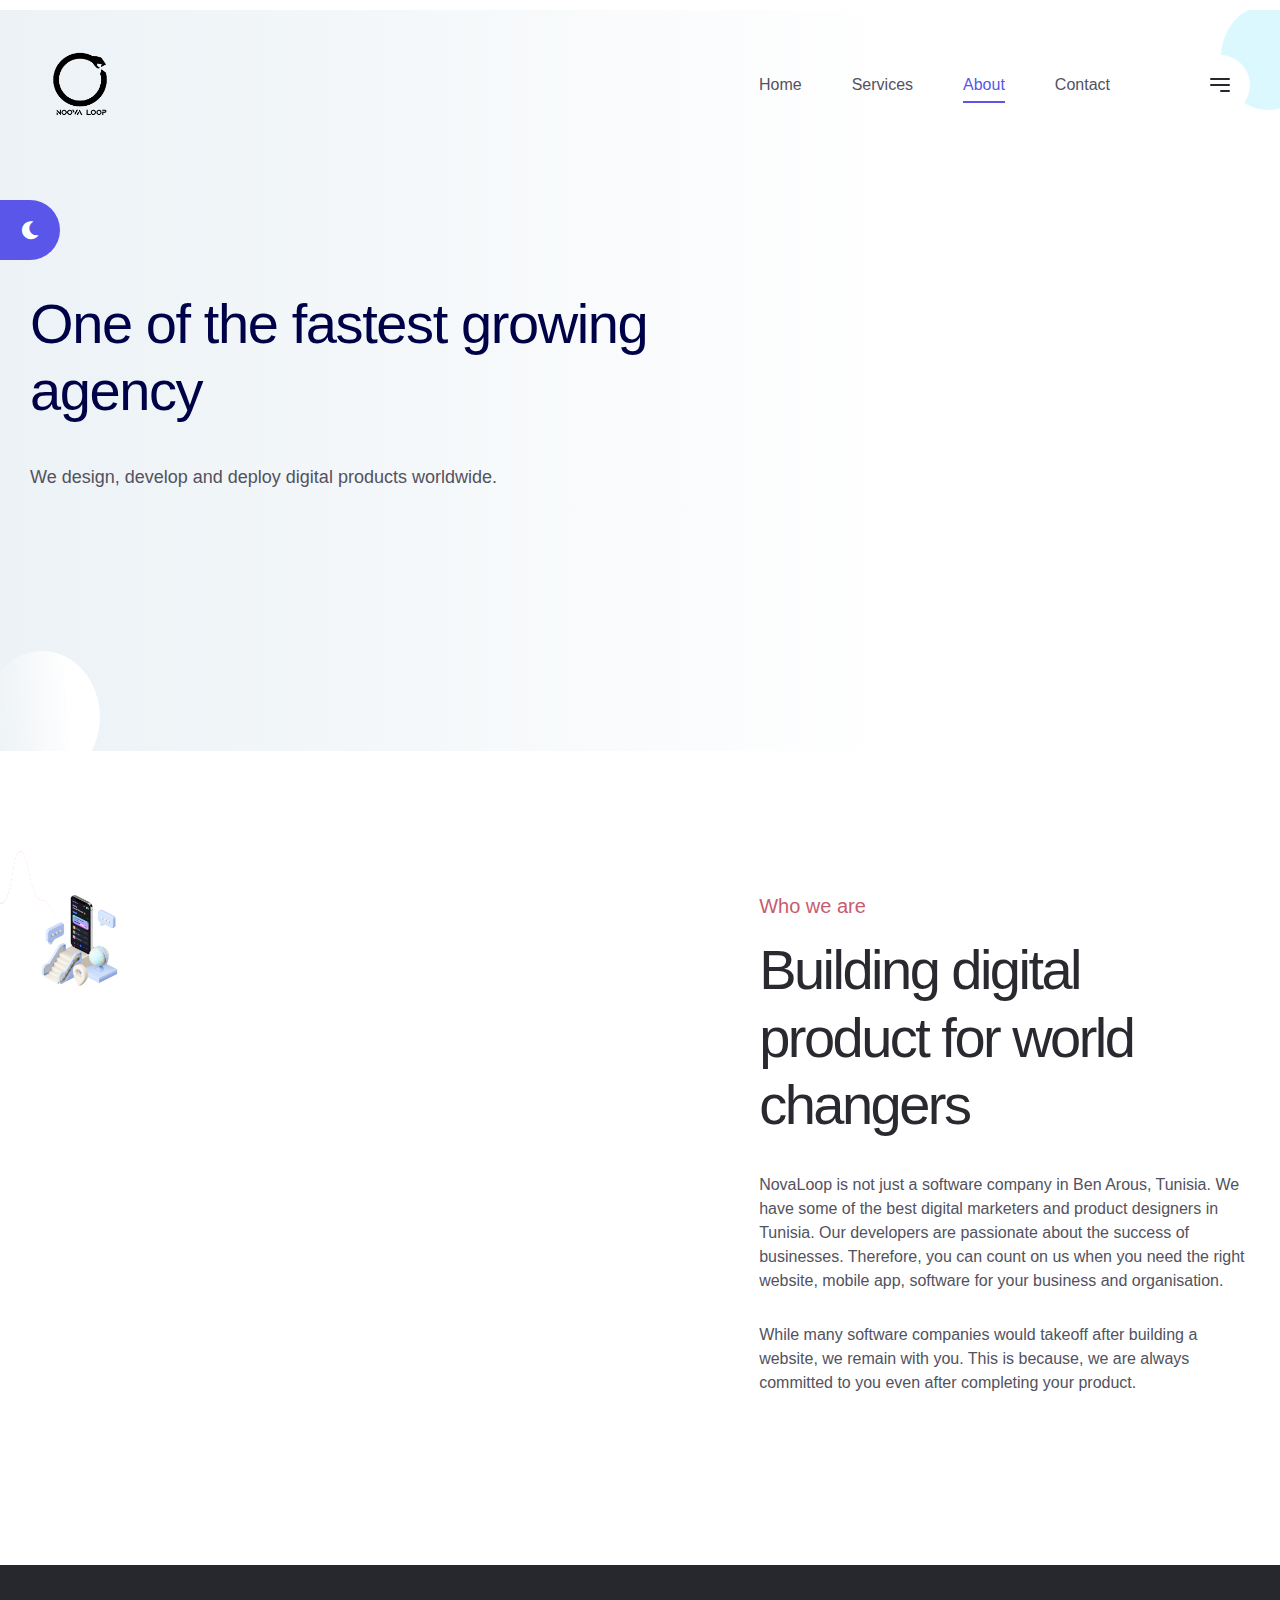
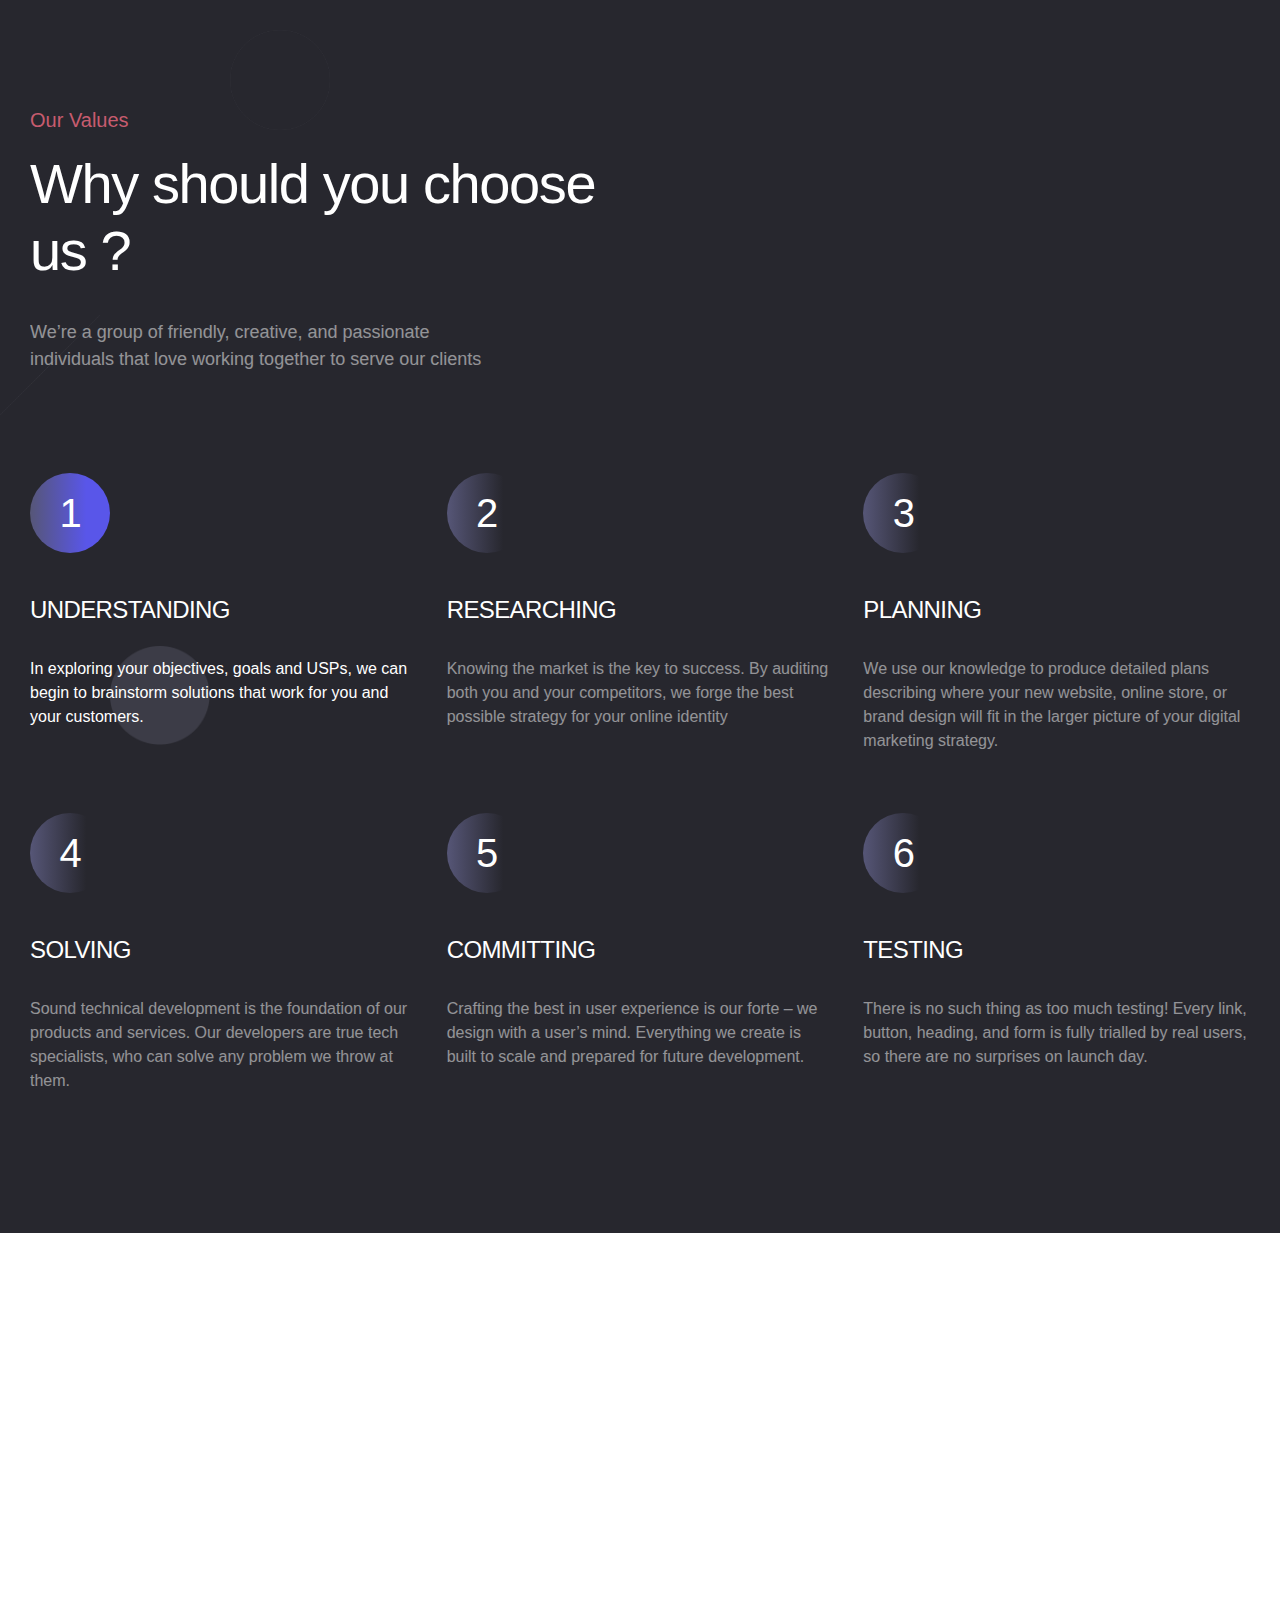
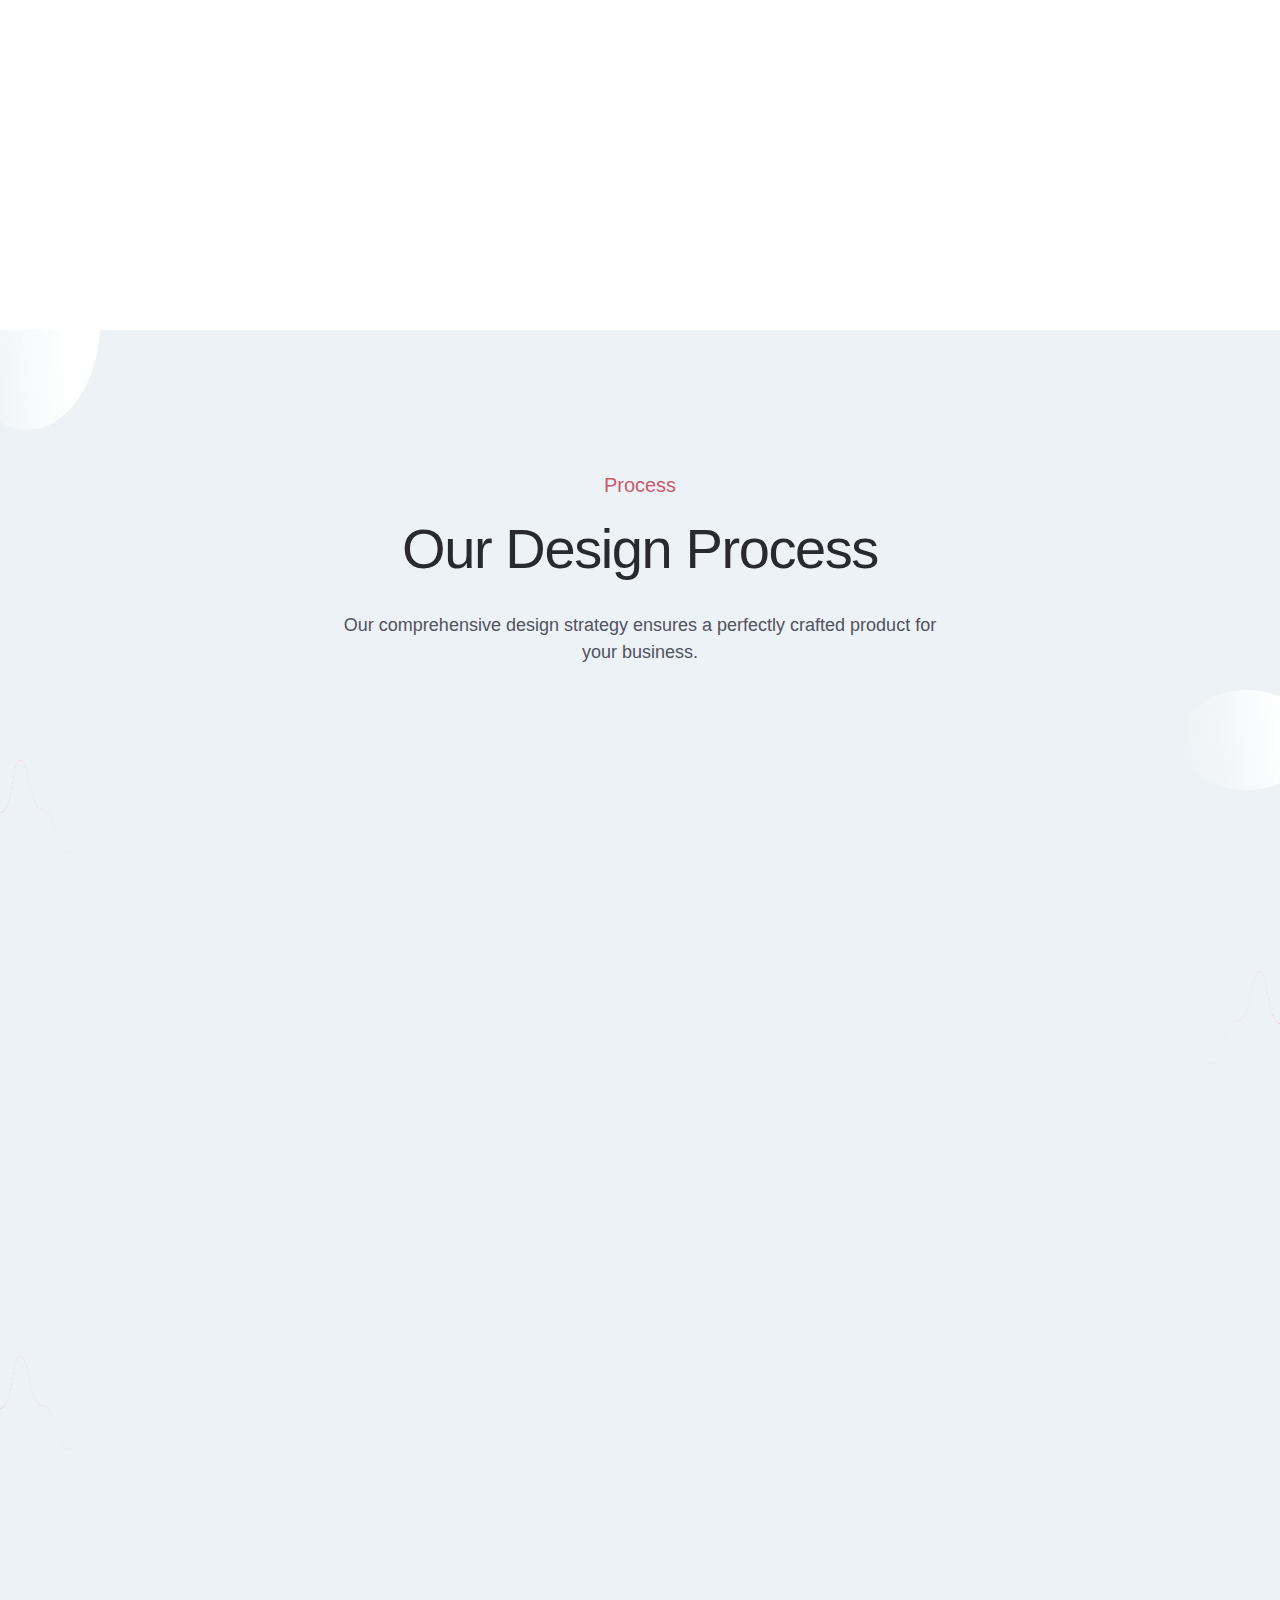
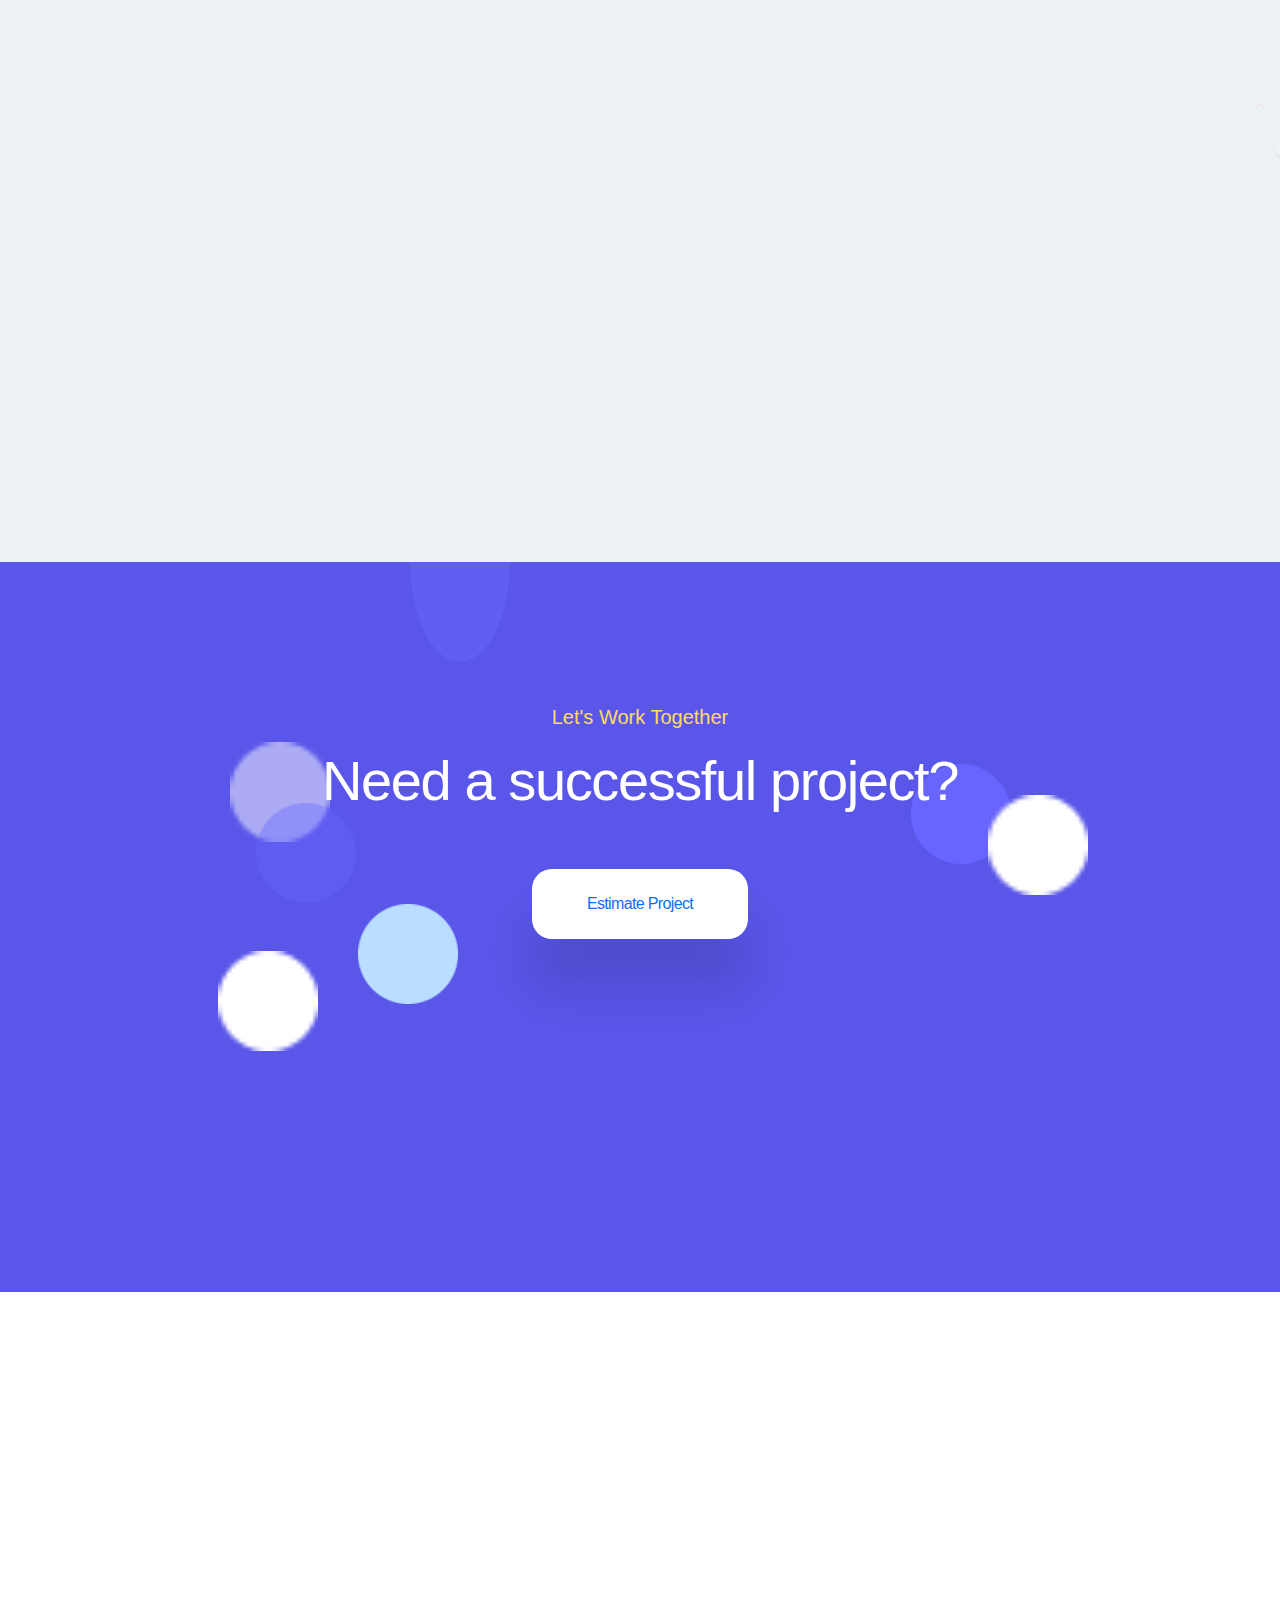
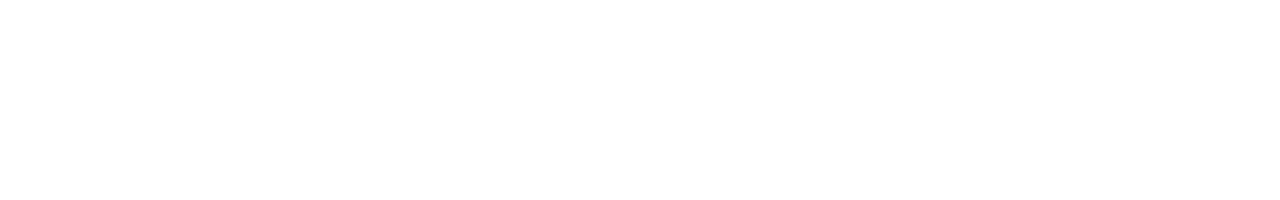
==== about-us.html @ d292f1ae "Initial commit" ====
﻿<!DOCTYPE html>
<html class="no-js" lang="en">

<head>
    <!-- Meta Data -->
    <meta charset="UTF-8">
    <meta http-equiv="X-UA-Compatible" content="IE=edge">
    <title>NovaLoop | About Us</title>
    <meta name="description" content="">
    <meta name="viewport" content="width=device-width, initial-scale=1, shrink-to-fit=no">
    <!-- Favicon -->
    <link rel="shortcut icon" type="image/x-icon" href="assets/media/favicon.png">
    <link rel="stylesheet" href="assets/css/vendor/bootstrap.min.css">
    <link rel="stylesheet" href="assets/css/vendor/font-awesome.css">
    <link rel="stylesheet" href="assets/css/vendor/slick.css">
    <link rel="stylesheet" href="assets/css/vendor/slick-theme.css">
    <link rel="stylesheet" href="assets/css/vendor/sal.css">
    <link rel="stylesheet" href="assets/css/vendor/magnific-popup.css">
    <link rel="stylesheet" href="assets/css/vendor/green-audio-player.min.css">

    <!-- Site Stylesheet -->
    <link rel="stylesheet" href="assets/css/app.css">

</head>

<body class="sticky-header">
   
    <a href="#main-wrapper" id="backto-top" class="back-to-top">
        <i class="far fa-angle-double-up"></i>
    </a>

    <!-- Preloader Start Here -->
    <div id="preloader"></div>
    <!-- Preloader End Here -->

    <div class="my_switcher d-none d-lg-block">
        <ul>
            <li title="Light Mode">
                <a href="javascript:void(0)" class="setColor light" data-theme="light">
                    <i class="fal fa-lightbulb-on"></i>
                </a>
            </li>
            <li title="Dark Mode">
                <a href="javascript:void(0)" class="setColor dark" data-theme="dark">
                    <i class="fas fa-moon"></i>
                </a>
            </li>
        </ul>
    </div>

    <div id="main-wrapper" class="main-wrapper">

        <!--=====================================-->
        <!--=        Header Area Start       	=-->
        <!--=====================================-->
        <header class="header axil-header header-style-1">
            <div id="axil-sticky-placeholder"></div>
            <div class="axil-mainmenu">
                <div class="container">
                    <div class="header-navbar">
                        <div class="header-logo">
                            <a href="index-1.html"><img class="light-version-logo" src="assets/logo.png" alt="logo"></a>
                            <a href="index-1.html"><img class="dark-version-logo" src="assets/logo.png" alt="logo"></a>
                            <a href="index-1.html"><img class="sticky-logo" src="assets/logo.png" alt="logo"></a>
                        </div>
                        <div class="header-main-nav">
                            <!-- Start Mainmanu Nav -->
                            <nav class="mainmenu-nav" id="mobilemenu-popup">
                                <div class="d-block d-lg-none">
                                    <div class="mobile-nav-header">
                                        <div class="mobile-nav-logo">
                                            <a href="index.html">
                                                <img class="light-mode" src="assets/media/logo-2.png" alt="Site Logo">
                                                <img class="dark-mode" src="assets/media/logo-3.png" alt="Site Logo">
                                            </a>
                                        </div>
                                        <button class="mobile-menu-close" data-bs-dismiss="offcanvas"><i class="fas fa-times"></i></button>
                                    </div>
                                </div>
                                <ul class="mainmenu">
                                    <li><a href="index.html">Home</a></li>
                                    <li><a href="service.html">Services</a></li>
                                    <li><a href="about-us.html">About</a></li>                                    
                                    <li><a href="contact.html">Contact</a></li>
                                </ul>
                            </nav>
                            <!-- End Mainmanu Nav -->
                        </div>
                        <div class="header-action">
                            <ul class="list-unstyled">
                                <li class="sidemenu-btn d-lg-block d-none">
                                    <button class="btn-wrap" data-bs-toggle="offcanvas" data-bs-target="#offcanvasMenuRight">
                                        <span></span>
                                        <span></span>
                                        <span></span>
                                    </button>
                                </li>
                                <li class="mobile-menu-btn sidemenu-btn d-lg-none d-block">
                                    <button class="btn-wrap" data-bs-toggle="offcanvas" data-bs-target="#mobilemenu-popup">
                                        <span></span>
                                        <span></span>
                                        <span></span>
                                    </button>
                                </li>
                                <li class="my_switcher d-block d-lg-none">
                                    <ul>
                                        <li title="Light Mode">
                                            <a href="javascript:void(0)" class="setColor light" data-theme="light">
                                                <i class="fal fa-lightbulb-on"></i>
                                            </a>
                                        </li>
                                        <li title="Dark Mode">
                                            <a href="javascript:void(0)" class="setColor dark" data-theme="dark">
                                                <i class="fas fa-moon"></i>
                                            </a>
                                        </li>
                                    </ul>
                                </li>
                            </ul>
                        </div>
                    </div>
                </div>
            </div>
        </header>
        <!--=====================================-->
        <!--=       Breadcrumb Area Start       =-->
        <!--=====================================-->
        <div class="breadcrum-area breadcrumb-banner">
            <div class="container">
                <div class="section-heading heading-left" data-sal="slide-right" data-sal-duration="1000" data-sal-delay="300">
                    <h1 class="title h2">One of the fastest growing agency</h1>
                    <p>We design, develop and deploy digital products worldwide.</p>
                </div>
                <div class="banner-thumbnail thumbnail-4" data-sal="slide-up" data-sal-duration="1000" data-sal-delay="400">
                </div>
            </div>
            <ul class="shape-group-8 list-unstyled">
                <li class="shape shape-1" data-sal="slide-right" data-sal-duration="500" data-sal-delay="100">
                    <img src="assets/media/others/bubble-9.png" alt="Bubble">
                </li>
                <li class="shape shape-2" data-sal="slide-left" data-sal-duration="500" data-sal-delay="200">
                    <img src="assets/media/others/bubble-22.png" alt="Bubble">
                </li>
                <li class="shape shape-3" data-sal="slide-up" data-sal-duration="500" data-sal-delay="300">
                    <img src="assets/media/others/line-4.png" alt="Line">
                </li>
            </ul>
        </div>
        <!--=====================================-->
        <!--=       About  Area Start        =-->
        <!--=====================================-->
        <section class="section section-padding case-study-featured-area">
            <div class="container">
                <div class="row">
                    <div class="col-xl-7 col-lg-6">
                        <div class="case-study-featured-thumb text-start">
                            <img src="assets/media/others/case-study-4.png" alt="travel">
                        </div>
                    </div>
                    <div class="col-xl-5 col-lg-6">
                        <div class="case-study-featured">
                            <div class="section-heading heading-left">
                                <span class="subtitle">Who we are</span>
                                <h2 class="title">Building digital product for world changers</h2>
                                <p>NovaLoop is not just a software company in Ben Arous, Tunisia. We have some of the best digital marketers and product designers in Tunisia. Our  developers are passionate about the success of businesses. Therefore, you can count on us when you need the right website, mobile app, software for your business and organisation.</p>
                                <p>While many software companies would  takeoff after building a website, we remain with you. This is because, we are always committed to you even after completing your product.</p>
                            </div>
                            
                        </div>
                    </div>
                </div>
            </div>
        </section>
        <!--=====================================-->
        <!--=      About  Quality Area Start    =-->
        <!--=====================================-->
        <section class="section section-padding bg-color-dark pb--80 pb_lg--40 pb_md--20">
            <div class="container">
                <div class="section-heading heading-light-left mb--100">
                    <span class="subtitle">Our Values</span>
                    <h2 class="title">Why should you choose us ?</h2>
                    <p class="opacity-50">We’re a group of friendly, creative, and passionate individuals that love working together to serve our clients</p>
                </div>
                <div class="row">
                    <div class="col-lg-4">
                        <div class="about-quality active">
                            <h3 class="sl-number">1</h3>
                            <h5 class="title">UNDERSTANDING</h5>
                            <p>In exploring your objectives, goals and USPs, we can begin to brainstorm solutions that work for you and your customers.</p>
                        </div>
                    </div>
                    <div class="col-lg-4">
                        <div class="about-quality">
                            <h3 class="sl-number">2</h3>
                            <h5 class="title">RESEARCHING</h5>
                            <p>Knowing the market is the key to success. By auditing both you and your competitors, we forge the best possible strategy for your online identity</p>
                        </div>
                    </div>
                    <div class="col-lg-4">
                        <div class="about-quality">
                            <h3 class="sl-number">3</h3>
                            <h5 class="title">PLANNING</h5>
                            <p>We use our knowledge to produce detailed plans describing where your new website, online store, or brand design will fit in the larger picture of your digital marketing strategy.</p>
                        </div>
                    </div>
                    <div class="col-lg-4">
                        <div class="about-quality">
                            <h3 class="sl-number">4</h3>
                            <h5 class="title">SOLVING</h5>
                            <p>Sound technical development is the foundation of our products and services. Our developers are true tech specialists, who can solve any problem we throw at them.</p>
                        </div>
                    </div>
                    <div class="col-lg-4">
                        <div class="about-quality">
                            <h3 class="sl-number">5</h3>
                            <h5 class="title">COMMITTING</h5>
                            <p>Crafting the best in user experience is our forte – we design with a user’s mind. Everything we create is built to scale and prepared for future development.</p>
                        </div>
                    </div>
                    <div class="col-lg-4">
                        <div class="about-quality">
                            <h3 class="sl-number">6</h3>
                            <h5 class="title">TESTING</h5>
                            <p>There is no such thing as too much testing! Every link, button, heading, and form is fully trialled by real users, so there are no surprises on launch day.</p>
                        </div>
                    </div>
                </div>
            </div>
            <ul class="list-unstyled shape-group-10">
                <li class="shape shape-1"><img src="assets/media/others/circle-1.png" alt="Circle"></li>
                <li class="shape shape-2"><img src="assets/media/others/line-3.png" alt="Circle"></li>
                <li class="shape shape-3"><img src="assets/media/others/bubble-5.png" alt="Circle"></li>
            </ul>
        </section>
        <!--=====================================-->
        <!--=       About Team  Area Start      =-->
        <!--=====================================-->
        <section class="section-padding-equal">
            <div class="container">
                <div class="row align-items-center">
                    <div class="col-lg-7" data-sal="slide-right" data-sal-duration="800" data-sal-delay="100">
                        <div class="about-team">
                            <div class="thumbnail">
                                <img src="assets/media/about/about-2.png" alt="thumbnail">
                            </div>
                        </div>
                    </div>
                    <div class="col-lg-5" data-sal="slide-left" data-sal-duration="800" data-sal-delay="100">
                        <div class="about-team">
                            <div class="section-heading heading-left">
                                <span class="subtitle">Our Team</span>
                                <h2>Alone you can do so little; together we can do so much.</h2>
                                <p>To deliver a great Product, Infixdev's Platform has a unique workflow process that works to help build product easier, faster and more efficient.</p>
                                </div>
                        </div>
                    </div>
                </div>
            </div>
        </section>
        <!--=====================================-->
        <!--=       Work Process Area Start     =-->
        <!--=====================================-->
        <section class="section section-padding bg-color-light pb--70">
            <div class="container">
                <div class="section-heading mb--90">
                    <span class="subtitle">Process</span>
                    <h2 class="title">Our Design Process</h2>
                    <p>Our comprehensive design strategy ensures a perfectly crafted product for your business.</p>
                </div>
                <div class="process-work" data-sal="slide-right" data-sal-duration="1000" data-sal-delay="100">
                    <div class="thumbnail paralax-image">
                        <img src="assets/media/others/process-1.png" alt="Thumbnail">
                    </div>
                    <div class="content">
                        <span class="subtitle">Step One</span>
                        <h3 class="title">Idea</h3>
                        <p>Startup owners who want to build great products have different ideas of how they want their startup to be. At that point, they are basically just ideas waiting to come to life. Our workflow process ensures that these ideas are understood perfectly by our tech talent teams, the best fit teams chosen through the efficient automated process</p>
                    </div>
                </div>
                <div class="process-work content-reverse" data-sal="slide-left" data-sal-duration="1000" data-sal-delay="100">
                    <div class="thumbnail paralax-image">
                        <img src="assets/media/others/process-2.png" alt="Thumbnail">
                    </div>
                    <div class="content">
                        <span class="subtitle">Step Two</span>
                        <h3 class="title">Design</h3>
                        <p>The importance of design sprint ensures that ideas are well tested with potential customers to be able to solve the problems or challenges that may be faced when the product is fully out to the market. With 3-5 days being used on the Brindocorp platform for design sprint planning, it allows for the chosen tech teams to understand the problem, ideate, decide, prototype and lastly test the product to get relevant feedback from users.</p>
                    </div>
                </div>
                <div class="process-work" data-sal="slide-right" data-sal-duration="1000" data-sal-delay="100">
                    <div class="thumbnail paralax-image">
                        <img src="assets/media/others/process-3.png" alt="Thumbnail">
                    </div>
                    <div class="content">
                        <span class="subtitle">Step Three</span>
                        <h3 class="title">Development</h3>
                        <p>Owners are involved in every stage of a product development process which is done seamlessly and with ease. Quite awesome! and that is why startup owners are focused on using our platform to build their products. From effectively being able to select a tech team which consists primarily of a Front end, Back end, Product Designer and a Product Manager, to the product being developed against the design, effective collaboration between the product owner and talent team to the product being fully ready for deployment</p>
                    </div>
                </div>
                <div class="process-work content-reverse" data-sal="slide-left" data-sal-duration="1000" data-sal-delay="100">
                    <div class="thumbnail paralax-image">
                        <img src="assets/media/others/process-4.png" alt="Thumbnail">
                    </div>
                    <div class="content">
                        <span class="subtitle">Step four</span>
                        <h3 class="title">Deployment</h3>
                        <p>To have all the necessary steps, processes and activities ready for a product software or update to be available to its users is as great as it sounds. our talented team helps create efficient workflows that enable easier and faster deployment of product software updates that are accessible to users. Nevertheless, these teams can still help integrate other cloud service providers like Amazon Web Services (AWS) so that products can still be deployed into live environments.</p>
                    </div>
                </div>
            </div>
            <ul class="shape-group-17 list-unstyled">
                <li class="shape shape-1"><img src="assets/media/others/bubble-24.png" alt="Bubble"></li>
                <li class="shape shape-2"><img src="assets/media/others/bubble-23.png" alt="Bubble"></li>
                <li class="shape shape-3"><img src="assets/media/others/line-4.png" alt="Line"></li>
                <li class="shape shape-4"><img src="assets/media/others/line-5.png" alt="Line"></li>
                <li class="shape shape-5"><img src="assets/media/others/line-4.png" alt="Line"></li>
                <li class="shape shape-6"><img src="assets/media/others/line-5.png" alt="Line"></li>
            </ul>
        </section>
        <!--=====================================-->
        <!--=     Call To Action Area Start     =-->
        <!--=====================================-->
        <section class="section call-to-action-area">
            <div class="container">
                <div class="call-to-action">
                    <div class="section-heading heading-light">
                        <span class="subtitle">Let's Work Together</span>
                        <h2 class="title">Need a successful project?</h2>
                        <a href="contact.html" class="axil-btn btn-large btn-fill-white">Estimate Project</a>
                    </div>
                    <div class="thumbnail">
                        <div class="larg-thumb" data-sal="zoom-in" data-sal-duration="600" data-sal-delay="100">
                            <img src="assets/media/others/pc.png" alt="Computer">
                        </div>
                        <ul class="list-unstyled small-thumb">
                            <li class="shape shape-1" data-sal="slide-right" data-sal-duration="800" data-sal-delay="400">
                                <img src="assets/media/others/comment.png" alt="Comments">
                            </li>
                            <li class="shape shape-2" data-sal="slide-up" data-sal-duration="800" data-sal-delay="300">
                                <img src="assets/media/others/keyboard.png" alt="Comments">
                            </li>
                            <li class="shape shape-3" data-sal="slide-right" data-sal-duration="800" data-sal-delay="300">
                                <img src="assets/media/others/mouse.png" alt="Comments">
                            </li>
                            <li class="shape shape-4" data-sal="slide-left" data-sal-duration="800" data-sal-delay="300">
                                <img src="assets/media/others/bell-icon.png" alt="Comments">
                            </li>
                            <li class="shape shape-5" data-sal="zoom-in" data-sal-duration="800" data-sal-delay="200">
                                <img src="assets/media/others/chat-bot.png" alt="Comments">
                            </li>
                        </ul>
                    </div>
                </div>
            </div>
            <ul class="list-unstyled shape-group-9">
                <li class="shape shape-1"><img src="assets/media/others/bubble-12.png" alt="Comments"></li>
                <li class="shape shape-2"><img src="assets/media/others/bubble-16.png" alt="Comments"></li>
                <li class="shape shape-3"><img src="assets/media/others/bubble-13.png" alt="Comments"></li>
                <li class="shape shape-4"><img src="assets/media/others/bubble-14.png" alt="Comments"></li>
                <li class="shape shape-5"><img src="assets/media/others/bubble-16.png" alt="Comments"></li>
                <li class="shape shape-6"><img src="assets/media/others/bubble-15.png" alt="Comments"></li>
                <li class="shape shape-7"><img src="assets/media/others/bubble-16.png" alt="Comments"></li>
            </ul>
        </section>
        <!--=====================================-->
        <!--=        Footer Area Start       	=-->
        <!--=====================================-->
        <footer class="footer-area">
            <div class="container">
                
                <div class="footer-main">
                    <div class="row">
                        <div class="col-xl-6 col-lg-5" data-sal="slide-right" data-sal-duration="800" data-sal-delay="100">
                            <div class="footer-widget border-end">
                                <div class="footer-newsletter">
                                    <h2 class="title">Get in touch!</h2>
                                    <p>Our Team of expert designers and engineers will help you build powerful tools to drive impact and help you achieve your goals</p>
                                    <form action="https://api.web3forms.com/submit" method="POST">
                                        <div class="input-group">
                                            <input type="text" class="form-control" placeholder="Email address">
                                            <div class="form-group">
                                            <button type="submit" class="axil-btn btn-fill-primary btn-fluid btn-primary" name="submit-btn">Subscribe</button>
                                            <input type="hidden" name="access_key" value="121ec253-8da1-4288-a041-ae0d22b425de">    
                                        </div>
                                        </div>
                                    </form>
                                </div>
                            </div>
                        </div>
                        <div class="col-xl-6 col-lg-7" data-sal="slide-left" data-sal-duration="800" data-sal-delay="100">
                            <div class="row">
                                <div class="col-sm-6">
                                    <div class="footer-widget">
                                        <h6 class="widget-title">Services</h6>
                                        <div class="footer-menu-link">
                                            <ul class="list-unstyled">
                                                <li><a href="#">Logo &amp; Branding</a></li>
                                                <li><a href="*">Website Development</a></li>
                                                <li><a href="#">Day Trading</a></li>
                                                <li><a href="#">UI/UX Design</a></li>
                                                <li><a href="#">Software Development</a></li>
                                                <li><a href="#">Online Marketing</a></li>
                                            </ul>
                                        </div>
                                    </div>
                                </div>
                                
                            </div>
                        </div>
                    </div>
                </div>
                <div class="footer-bottom" data-sal="slide-up" data-sal-duration="500" data-sal-delay="100">
                    <div class="row">
                        <div class="col-md-6">
                            <div class="footer-copyright">
                                <span class="copyright-text">© 2024. All rights reserved by <a href="#">NovaLoop</a>.</span>
                            </div>
                        </div>
                        
                    </div>
                </div>
            </div>
        </footer>




        <!--=====================================-->
        <!--=       Offcanvas Menu Area       	=-->
        <!--=====================================-->
        <div class="offcanvas offcanvas-end header-offcanvasmenu" tabindex="-1" id="offcanvasMenuRight">
            <div class="offcanvas-header">
                <button type="button" class="btn-close" data-bs-dismiss="offcanvas" aria-label="Close"></button>
            </div>
            <div class="offcanvas-body">
                <form action="#" class="side-nav-search-form">
                    <div class="form-group">
                        <input type="text" class="search-field" name="search-field" placeholder="Search...">
                        <button class="side-nav-search-btn"><i class="fas fa-search"></i></button>
                    </div>
                </form>
                <div class="row ">
                    <div class="col-lg-5 col-xl-6">
                        <ul class="main-navigation list-unstyled">
                            <li><a href="index-1.html"></a></li>
                            <li><a href="index-2.html">Branding</a></li>
                            <li><a href="index-3.html">Web-sites</a></li>
                            <li><a href="index-4.html">Mobile Apps</a></li>
                            <li><a href="index-5.html">Digital Marketing</a></li>
                        </ul>
                    </div>
                    <div class="col-lg-7 col-xl-6">
                        <div class="contact-info-wrap">
                            <div class="contact-inner">
                                <address class="address">
                                    <span class="title">Contact Information</span>
                                    <p>Ben Arous,<br>Tunisia.</p>
                                </address>
                                <address class="address">
                                    <span class="title">We're Available 24/7. Call Now.</span>
                                    <a class="tel" href="tel:+216 26049023"><i class="fas fa-fax"></i>
                                        +216 26049023</a>
                                </address>
                            </div>
                            <div class="contact-inner">
                                <h5 class="title">Find us here</h5>
                                
                            </div>
                        </div>
                    </div>
                </div>
            </div>
        </div>
    </div>

    <!-- Jquery Js -->
    <script src="assets/js/vendor/jquery-3.6.0.min.js"></script>
    <script src="assets/js/vendor/bootstrap.min.js"></script>
    <script src="assets/js/vendor/isotope.pkgd.min.js"></script>
    <script src="assets/js/vendor/imagesloaded.pkgd.min.js"></script>
    <script src="assets/js/vendor/waypoints.min.js"></script>
    <script src="assets/js/vendor/counterup.js"></script>
    <script src="assets/js/vendor/slick.min.js"></script>
    <script src="assets/js/vendor/sal.js"></script>
    <script src="assets/js/vendor/jquery.magnific-popup.min.js"></script>
    <script src="assets/js/vendor/js.cookie.js"></script>
    <script src="assets/js/vendor/jquery.style.switcher.js"></script>
    <script src="assets/js/vendor/jquery.countdown.min.js"></script>
    <script src="assets/js/vendor/tilt.js"></script>
    <script src="assets/js/vendor/green-audio-player.min.js"></script>
    <script src="assets/js/vendor/jquery.nav.js"></script>

    <!-- Site Scripts -->
    <script src="assets/js/app.js"></script>
</body>

</html>
---- assets/css/vendor/sal.css ----
[data-sal]{transition-duration:.2s;transition-duration:var(--sal-duration,.2s);transition-delay:0s;transition-delay:var(--sal-delay,0s);transition-timing-function:ease;transition-timing-function:var(--sal-easing,ease)}[data-sal][data-sal-duration="200"]{transition-duration:.2s}[data-sal][data-sal-duration="250"]{transition-duration:.25s}[data-sal][data-sal-duration="300"]{transition-duration:.3s}[data-sal][data-sal-duration="350"]{transition-duration:.35s}[data-sal][data-sal-duration="400"]{transition-duration:.4s}[data-sal][data-sal-duration="450"]{transition-duration:.45s}[data-sal][data-sal-duration="500"]{transition-duration:.5s}[data-sal][data-sal-duration="550"]{transition-duration:.55s}[data-sal][data-sal-duration="600"]{transition-duration:.6s}[data-sal][data-sal-duration="650"]{transition-duration:.65s}[data-sal][data-sal-duration="700"]{transition-duration:.7s}[data-sal][data-sal-duration="750"]{transition-duration:.75s}[data-sal][data-sal-duration="800"]{transition-duration:.8s}[data-sal][data-sal-duration="850"]{transition-duration:.85s}[data-sal][data-sal-duration="900"]{transition-duration:.9s}[data-sal][data-sal-duration="950"]{transition-duration:.95s}[data-sal][data-sal-duration="1000"]{transition-duration:1s}[data-sal][data-sal-duration="1050"]{transition-duration:1.05s}[data-sal][data-sal-duration="1100"]{transition-duration:1.1s}[data-sal][data-sal-duration="1150"]{transition-duration:1.15s}[data-sal][data-sal-duration="1200"]{transition-duration:1.2s}[data-sal][data-sal-duration="1250"]{transition-duration:1.25s}[data-sal][data-sal-duration="1300"]{transition-duration:1.3s}[data-sal][data-sal-duration="1350"]{transition-duration:1.35s}[data-sal][data-sal-duration="1400"]{transition-duration:1.4s}[data-sal][data-sal-duration="1450"]{transition-duration:1.45s}[data-sal][data-sal-duration="1500"]{transition-duration:1.5s}[data-sal][data-sal-duration="1550"]{transition-duration:1.55s}[data-sal][data-sal-duration="1600"]{transition-duration:1.6s}[data-sal][data-sal-duration="1650"]{transition-duration:1.65s}[data-sal][data-sal-duration="1700"]{transition-duration:1.7s}[data-sal][data-sal-duration="1750"]{transition-duration:1.75s}[data-sal][data-sal-duration="1800"]{transition-duration:1.8s}[data-sal][data-sal-duration="1850"]{transition-duration:1.85s}[data-sal][data-sal-duration="1900"]{transition-duration:1.9s}[data-sal][data-sal-duration="1950"]{transition-duration:1.95s}[data-sal][data-sal-duration="2000"]{transition-duration:2s}[data-sal][data-sal-delay="50"]{transition-delay:.05s}[data-sal][data-sal-delay="100"]{transition-delay:.1s}[data-sal][data-sal-delay="150"]{transition-delay:.15s}[data-sal][data-sal-delay="200"]{transition-delay:.2s}[data-sal][data-sal-delay="250"]{transition-delay:.25s}[data-sal][data-sal-delay="300"]{transition-delay:.3s}[data-sal][data-sal-delay="350"]{transition-delay:.35s}[data-sal][data-sal-delay="400"]{transition-delay:.4s}[data-sal][data-sal-delay="450"]{transition-delay:.45s}[data-sal][data-sal-delay="500"]{transition-delay:.5s}[data-sal][data-sal-delay="550"]{transition-delay:.55s}[data-sal][data-sal-delay="600"]{transition-delay:.6s}[data-sal][data-sal-delay="650"]{transition-delay:.65s}[data-sal][data-sal-delay="700"]{transition-delay:.7s}[data-sal][data-sal-delay="750"]{transition-delay:.75s}[data-sal][data-sal-delay="800"]{transition-delay:.8s}[data-sal][data-sal-delay="850"]{transition-delay:.85s}[data-sal][data-sal-delay="900"]{transition-delay:.9s}[data-sal][data-sal-delay="950"]{transition-delay:.95s}[data-sal][data-sal-delay="1000"]{transition-delay:1s}[data-sal][data-sal-easing=linear]{transition-timing-function:linear}[data-sal][data-sal-easing=ease]{transition-timing-function:ease}[data-sal][data-sal-easing=ease-in]{transition-timing-function:ease-in}[data-sal][data-sal-easing=ease-out]{transition-timing-function:ease-out}[data-sal][data-sal-easing=ease-in-out]{transition-timing-function:ease-in-out}[data-sal][data-sal-easing=ease-in-cubic]{transition-timing-function:cubic-bezier(.55,.055,.675,.19)}[data-sal][data-sal-easing=ease-out-cubic]{transition-timing-function:cubic-bezier(.215,.61,.355,1)}[data-sal][data-sal-easing=ease-in-out-cubic]{transition-timing-function:cubic-bezier(.645,.045,.355,1)}[data-sal][data-sal-easing=ease-in-circ]{transition-timing-function:cubic-bezier(.6,.04,.98,.335)}[data-sal][data-sal-easing=ease-out-circ]{transition-timing-function:cubic-bezier(.075,.82,.165,1)}[data-sal][data-sal-easing=ease-in-out-circ]{transition-timing-function:cubic-bezier(.785,.135,.15,.86)}[data-sal][data-sal-easing=ease-in-expo]{transition-timing-function:cubic-bezier(.95,.05,.795,.035)}[data-sal][data-sal-easing=ease-out-expo]{transition-timing-function:cubic-bezier(.19,1,.22,1)}[data-sal][data-sal-easing=ease-in-out-expo]{transition-timing-function:cubic-bezier(1,0,0,1)}[data-sal][data-sal-easing=ease-in-quad]{transition-timing-function:cubic-bezier(.55,.085,.68,.53)}[data-sal][data-sal-easing=ease-out-quad]{transition-timing-function:cubic-bezier(.25,.46,.45,.94)}[data-sal][data-sal-easing=ease-in-out-quad]{transition-timing-function:cubic-bezier(.455,.03,.515,.955)}[data-sal][data-sal-easing=ease-in-quart]{transition-timing-function:cubic-bezier(.895,.03,.685,.22)}[data-sal][data-sal-easing=ease-out-quart]{transition-timing-function:cubic-bezier(.165,.84,.44,1)}[data-sal][data-sal-easing=ease-in-out-quart]{transition-timing-function:cubic-bezier(.77,0,.175,1)}[data-sal][data-sal-easing=ease-in-quint]{transition-timing-function:cubic-bezier(.755,.05,.855,.06)}[data-sal][data-sal-easing=ease-out-quint]{transition-timing-function:cubic-bezier(.23,1,.32,1)}[data-sal][data-sal-easing=ease-in-out-quint]{transition-timing-function:cubic-bezier(.86,0,.07,1)}[data-sal][data-sal-easing=ease-in-sine]{transition-timing-function:cubic-bezier(.47,0,.745,.715)}[data-sal][data-sal-easing=ease-out-sine]{transition-timing-function:cubic-bezier(.39,.575,.565,1)}[data-sal][data-sal-easing=ease-in-out-sine]{transition-timing-function:cubic-bezier(.445,.05,.55,.95)}[data-sal][data-sal-easing=ease-in-back]{transition-timing-function:cubic-bezier(.6,-.28,.735,.045)}[data-sal][data-sal-easing=ease-out-back]{transition-timing-function:cubic-bezier(.175,.885,.32,1.275)}[data-sal][data-sal-easing=ease-in-out-back]{transition-timing-function:cubic-bezier(.68,-.55,.265,1.55)}[data-sal|=fade]{opacity:0;transition-property:opacity}[data-sal|=fade].sal-animate,body.sal-disabled [data-sal|=fade]{opacity:1}[data-sal|=slide]{opacity:0;transition-property:opacity,transform}[data-sal=slide-up]{transform:translateY(20%)}[data-sal=slide-down]{transform:translateY(-20%)}[data-sal=slide-left]{transform:translateX(20%)}[data-sal=slide-right]{transform:translateX(-20%)}[data-sal|=slide].sal-animate,body.sal-disabled [data-sal|=slide]{opacity:1;transform:none}[data-sal|=zoom]{opacity:0;transition-property:opacity,transform}[data-sal=zoom-in]{transform:scale(.5)}[data-sal=zoom-out]{transform:scale(1.1)}[data-sal|=zoom].sal-animate,body.sal-disabled [data-sal|=zoom]{opacity:1;transform:none}[data-sal|=flip]{-webkit-backface-visibility:hidden;backface-visibility:hidden;transition-property:transform}[data-sal=flip-left]{transform:perspective(2000px) rotateY(-91deg)}[data-sal=flip-right]{transform:perspective(2000px) rotateY(91deg)}[data-sal=flip-up]{transform:perspective(2000px) rotateX(-91deg)}[data-sal=flip-down]{transform:perspective(2000px) rotateX(91deg)}[data-sal|=flip].sal-animate,body.sal-disabled [data-sal|=flip]{transform:none}
---- assets/css/vendor/green-audio-player.min.css ----
@-webkit-keyframes spin{0%{-webkit-transform:rotate(0);transform:rotate(0)}to{-webkit-transform:rotate(1turn);transform:rotate(1turn)}}@keyframes spin{0%{-webkit-transform:rotate(0);transform:rotate(0)}to{-webkit-transform:rotate(1turn);transform:rotate(1turn)}}.green-audio-player{width:400px;min-width:300px;height:56px;-webkit-box-shadow:0 4px 16px 0 rgba(0,0,0,.07);box-shadow:0 4px 16px 0 rgba(0,0,0,.07);display:-webkit-box!important;display:-ms-flexbox!important;display:flex!important;-webkit-box-pack:justify;-ms-flex-pack:justify;justify-content:space-between;-webkit-box-align:center;-ms-flex-align:center;align-items:center;padding-left:24px;padding-right:24px;border-radius:4px;-webkit-user-select:none;-moz-user-select:none;-ms-user-select:none;user-select:none;background-color:#fff;-webkit-box-sizing:border-box;box-sizing:border-box;outline:none}.green-audio-player.player-accessible .controls:hover,.green-audio-player.player-accessible .download:hover,.green-audio-player.player-accessible .play-pause-btn:hover,.green-audio-player.player-accessible .volume__button:hover,.green-audio-player.player-accessible .volume__controls:hover{outline:1px dotted #999}.green-audio-player img,.green-audio-player svg{display:block}.green-audio-player .holder{position:relative}.green-audio-player .holder .loading .loading__spinner{position:absolute;left:-3px;bottom:2px;width:16px;height:16px;border:2px solid #b0b0b0;border-right-color:transparent;border-radius:50%;-webkit-animation:spin .4s linear infinite;animation:spin .4s linear infinite}.green-audio-player .holder .play-pause-btn{visibility:hidden;cursor:pointer;outline:none}.green-audio-player .holder .play-pause-btn:focus{outline:none}.green-audio-player .slider{-webkit-box-flex:1;-ms-flex-positive:1;flex-grow:1;background-color:#d8d8d8;cursor:pointer;position:relative}.green-audio-player .slider .gap-progress{background-color:#44bfa3;border-radius:inherit;position:absolute;pointer-events:none}.green-audio-player .slider .gap-progress .pin{height:16px;width:16px;border-radius:8px;background-color:#44bfa3;position:absolute;pointer-events:all;-webkit-box-shadow:0 1px 1px 0 rgba(0,0,0,.32);box-shadow:0 1px 1px 0 rgba(0,0,0,.32)}.green-audio-player .slider .gap-progress .pin:after{content:"";display:block;background:transparent;width:200%;height:200%;margin-left:-50%;margin-top:-50%;border-radius:50%}.green-audio-player .controls{font-family:Roboto,sans-serif;font-size:16px;line-height:18px;color:#55606e;display:-webkit-box;display:-ms-flexbox;display:flex;-webkit-box-flex:1;-ms-flex-positive:1;flex-grow:1;-webkit-box-pack:justify;-ms-flex-pack:justify;justify-content:space-between;-webkit-box-align:center;-ms-flex-align:center;align-items:center;margin-left:15px;margin-right:15px;outline:none}.green-audio-player .controls .controls__slider{margin-left:16px;margin-right:16px;border-radius:2px;height:4px}.green-audio-player .controls .controls__slider .controls__progress{width:0;height:100%}.green-audio-player .controls .controls__slider .controls__progress .progress__pin{right:-8px;top:-6px}.green-audio-player .controls span{cursor:default}.green-audio-player .controls:focus{outline:none}.green-audio-player .volume{position:relative}.green-audio-player .volume .volume__button{cursor:pointer;outline:none}.green-audio-player .volume .volume__button:focus{outline:none}.green-audio-player .volume .volume__button.open path{fill:#44bfa3}.green-audio-player .volume .volume__controls{width:30px;height:135px;background-color:rgba(0,0,0,.62);border-radius:7px;position:absolute;left:-3px;bottom:52px;-webkit-box-orient:vertical;-webkit-box-direction:normal;-ms-flex-direction:column;flex-direction:column;-webkit-box-align:center;-ms-flex-align:center;align-items:center;display:-webkit-box;display:-ms-flexbox;display:flex;z-index:2;outline:none}.green-audio-player .volume .volume__controls .volume__slider{margin-top:12px;margin-bottom:12px;width:6px;border-radius:3px}.green-audio-player .volume .volume__controls .volume__slider .volume__progress{bottom:0;height:100%;width:6px}.green-audio-player .volume .volume__controls .volume__slider .volume__progress .volume__pin{left:-5px;top:-8px}.green-audio-player .volume .volume__controls:focus{outline:none}.green-audio-player .volume .volume__controls.hidden{display:none}.green-audio-player .volume .volume__controls.top{bottom:52px;left:-3px}.green-audio-player .volume .volume__controls.middle{bottom:-54px;left:54px}.green-audio-player .volume .volume__controls.bottom{bottom:-164px;left:-3px}.green-audio-player .download{display:none;margin-left:16px;cursor:pointer;outline:none}.green-audio-player .download:focus,.green-audio-player:focus{outline:none}.message__offscreen{border:0;clip:rect(1px,1px,1px,1px);-webkit-clip-path:inset(50%);clip-path:inset(50%);height:1px;margin:-1px;overflow:hidden;padding:0;position:absolute;width:1px;word-wrap:normal}
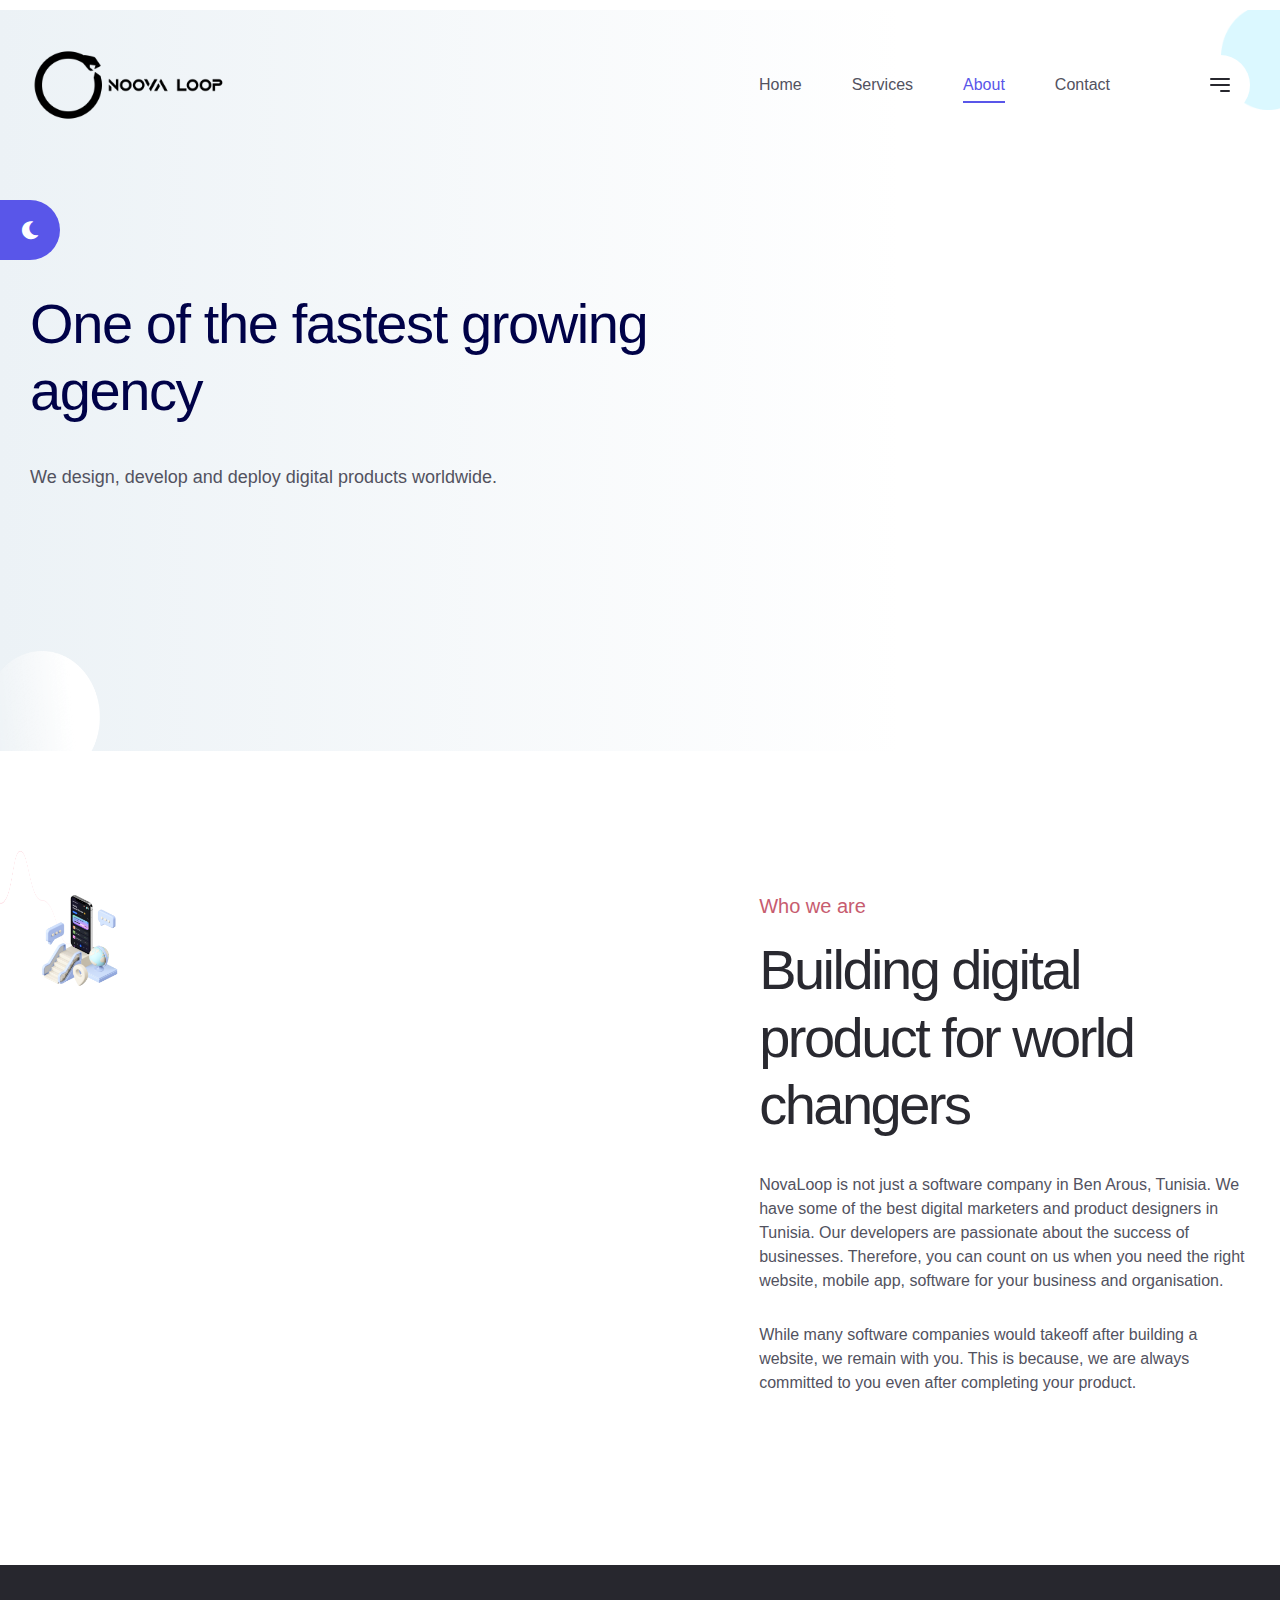
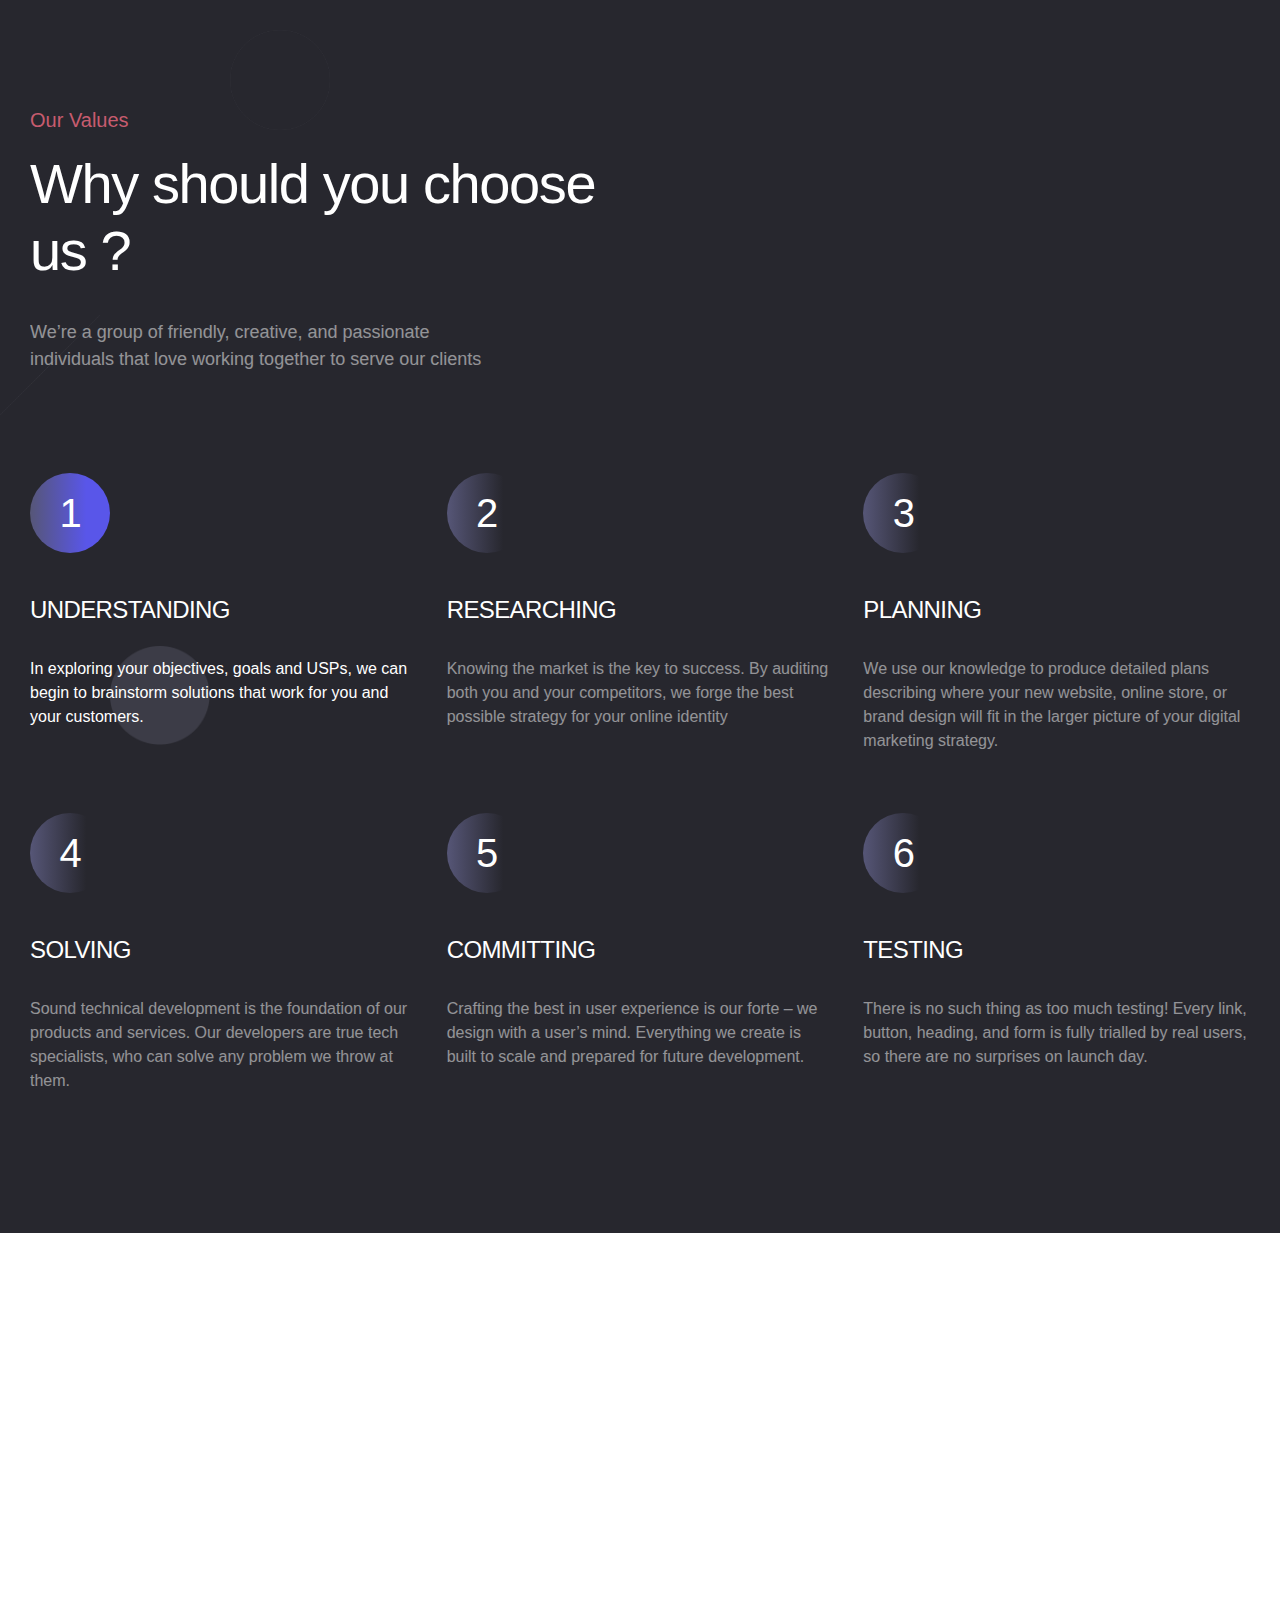
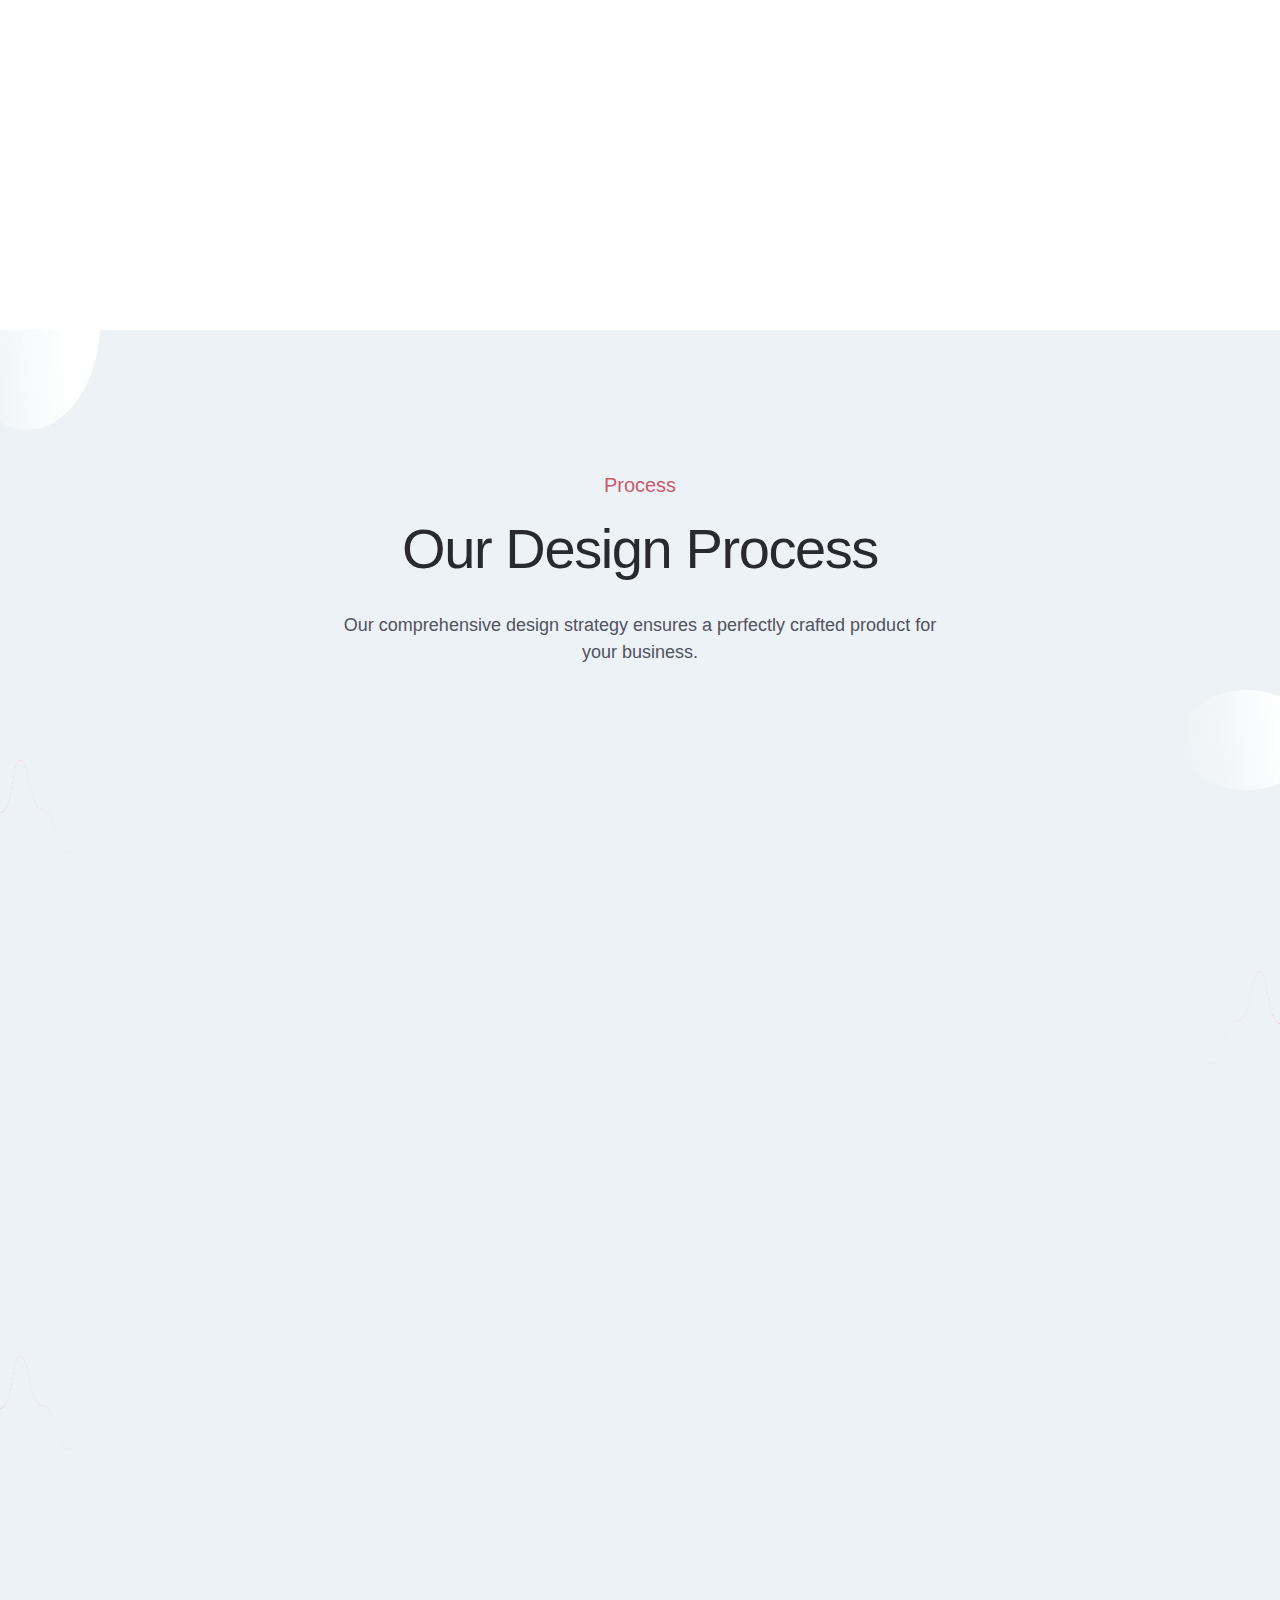
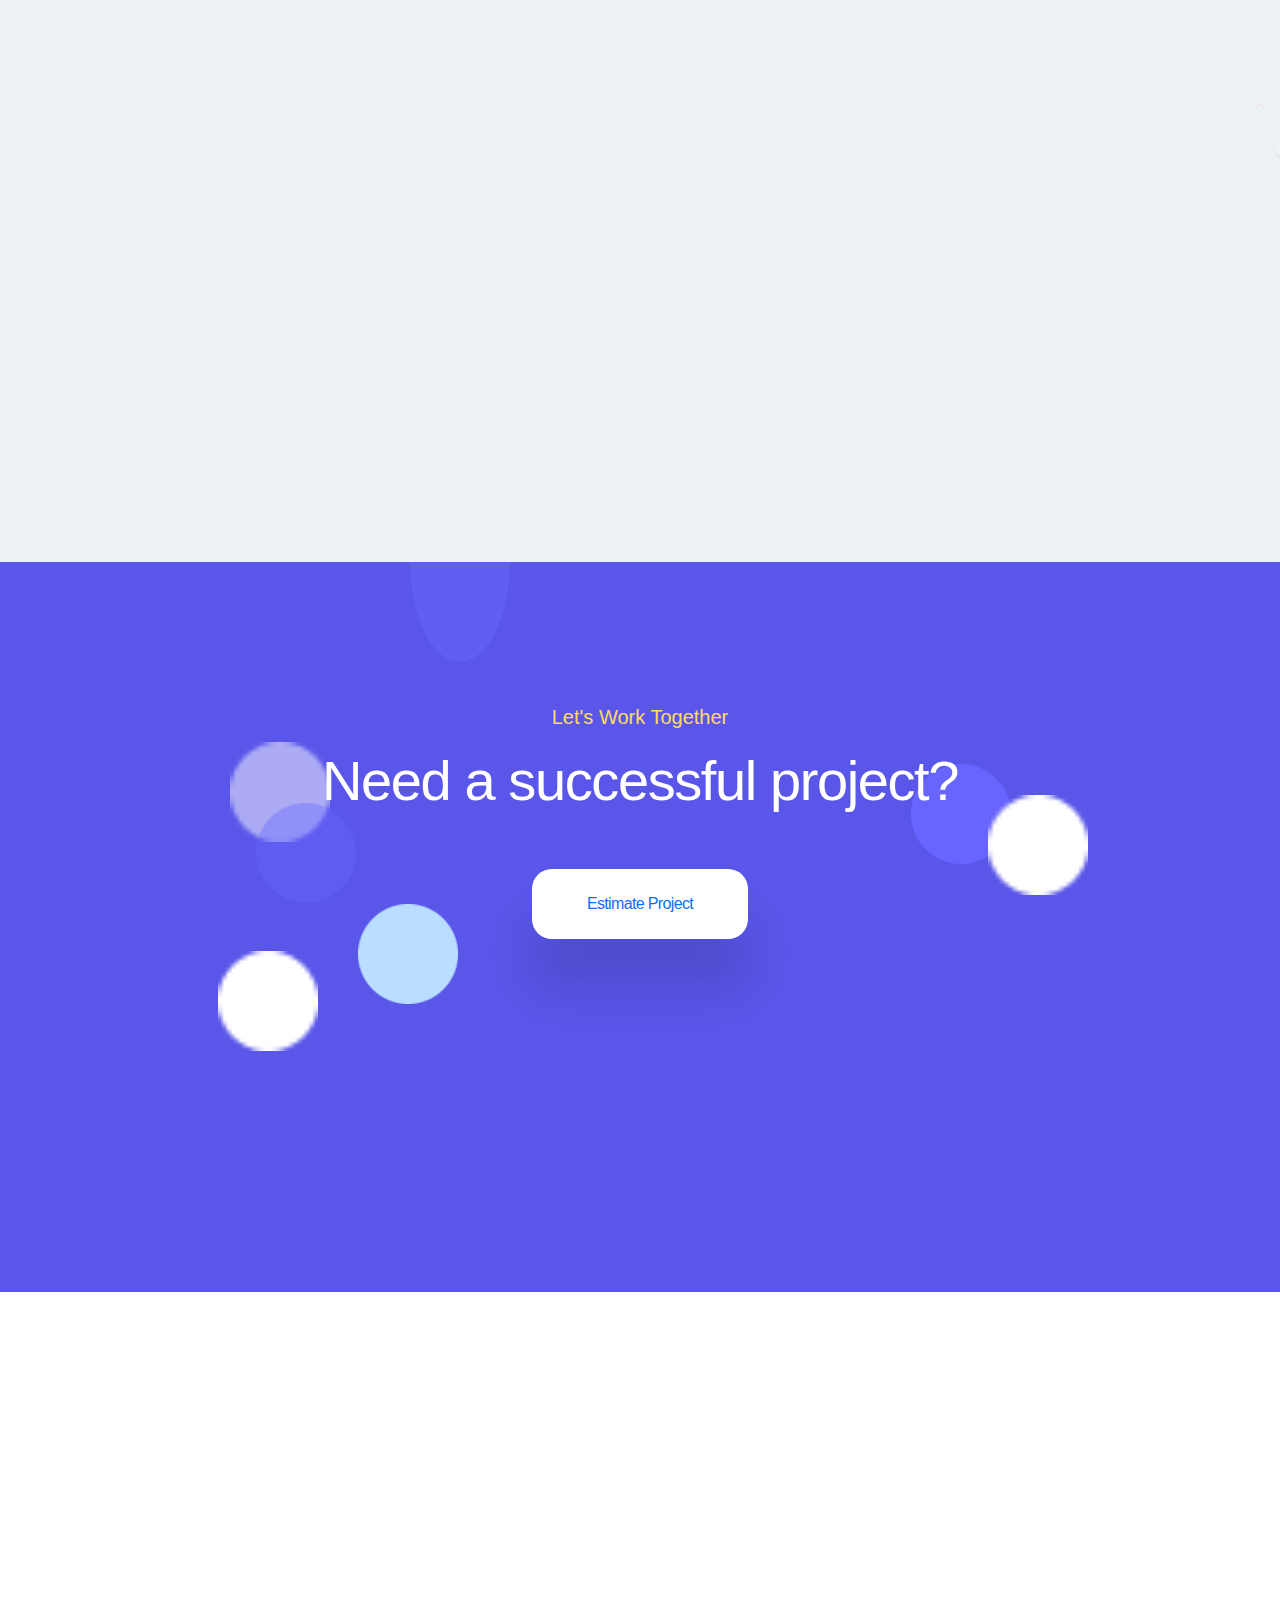
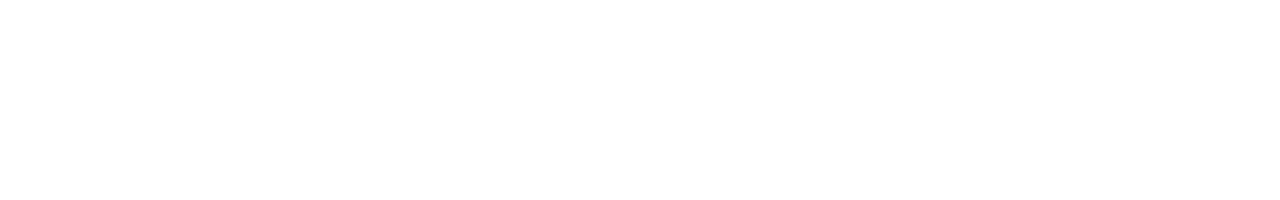
==== commit d9eb85de: "whatever" ====
--- a/about-us.html
+++ b/about-us.html
@@ -60,7 +60,7 @@
                     <div class="header-navbar">
                         <div class="header-logo">
                             <a href="index-1.html"><img class="light-version-logo" src="assets/logo.png" alt="logo"></a>
-                            <a href="index-1.html"><img class="dark-version-logo" src="assets/logo.png" alt="logo"></a>
+                            <a href="index-1.html"><img class="dark-version-logo" src="assets/logo1.png" alt="logo"></a>
                             <a href="index-1.html"><img class="sticky-logo" src="assets/logo.png" alt="logo"></a>
                         </div>
                         <div class="header-main-nav">
@@ -70,8 +70,8 @@
                                     <div class="mobile-nav-header">
                                         <div class="mobile-nav-logo">
                                             <a href="index.html">
-                                                <img class="light-mode" src="assets/media/logo-2.png" alt="Site Logo">
-                                                <img class="dark-mode" src="assets/media/logo-3.png" alt="Site Logo">
+                                                <img class="light-mode" src="assets/logop.png" alt="Site Logo">
+                                                <img class="dark-mode" src="assets/logop1.png" alt="Site Logo">
                                             </a>
                                         </div>
                                         <button class="mobile-menu-close" data-bs-dismiss="offcanvas"><i class="fas fa-times"></i></button>
@@ -394,12 +394,12 @@
                                         <h6 class="widget-title">Services</h6>
                                         <div class="footer-menu-link">
                                             <ul class="list-unstyled">
-                                                <li><a href="#">Logo &amp; Branding</a></li>
-                                                <li><a href="*">Website Development</a></li>
-                                                <li><a href="#">Day Trading</a></li>
-                                                <li><a href="#">UI/UX Design</a></li>
-                                                <li><a href="#">Software Development</a></li>
-                                                <li><a href="#">Online Marketing</a></li>
+                                                <li><a href="service.html">Logo &amp; Branding</a></li>
+                                                <li><a href="service.html">Website Development</a></li>
+                                                <li><a href="service.html">Day Trading</a></li>
+                                                <li><a href="service.html">UI/UX Design</a></li>
+                                                <li><a href="service.html">Software Development</a></li>
+                                                <li><a href="service.html">Online Marketing</a></li>
                                             </ul>
                                         </div>
                                     </div>
--- a/assets/css/app.css
+++ b/assets/css/app.css
@@ -108,7 +108,7 @@
     --h4: 32px;
     --h5: 24px;
     --h6: 20px;
-}
+} 
 
 /*-------------------------
     Reset Styels
@@ -124,11 +124,6 @@
     display: inline-block;
 }
 
-img {
-    width: 100px;
-    height: 100px;
-    vertical-align: middle;
-}
 
 ul.list-style,
 ol.list-style {
@@ -6384,8 +6379,28 @@
 
 @media only screen and (max-width: 991px) {
     .axil-header .header-navbar .header-logo img {
-        width: 150px;
-    }
+        width: 200px;
+        height: 100px;
+    }
+}
+.header-logo img {
+    width: 200px ;
+    height: 100px;
+    vertical-align: middle;
+}
+.mobile-nav-logo img {
+    height: 50%;
+    width: 50%;
+} 
+.trading img{
+    width: 200px;
+    height: 100px;
+}
+
+img {
+    width: 100px ;
+    height: 100px;
+    vertical-align: middle;
 }
 
 .axil-header .header-navbar .header-main-nav {
@@ -7344,10 +7359,7 @@
     }
 }
 
-.mobile-nav-header .mobile-nav-logo {
-    width: 150px;
-    line-height: 1;
-}
+
 
 .mobile-nav-header .mobile-nav-logo .dark-mode {
     display: none;
